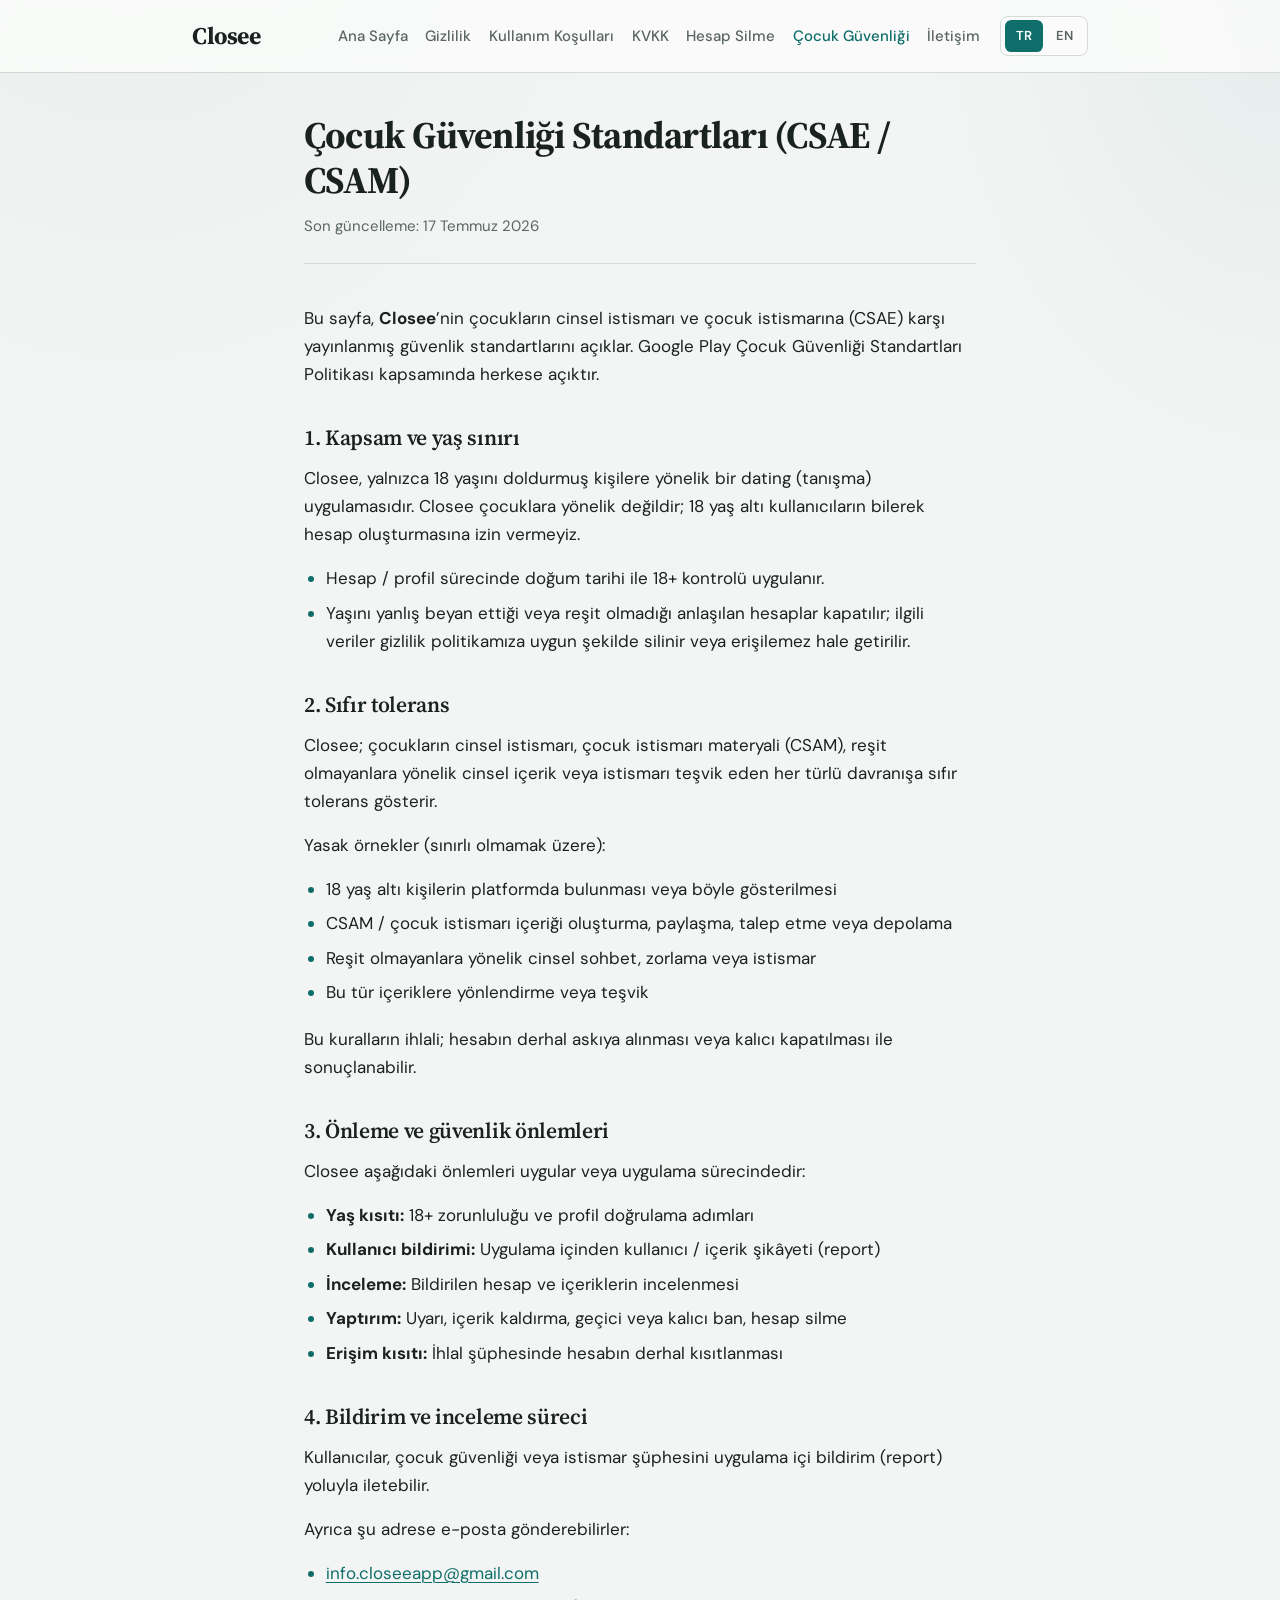
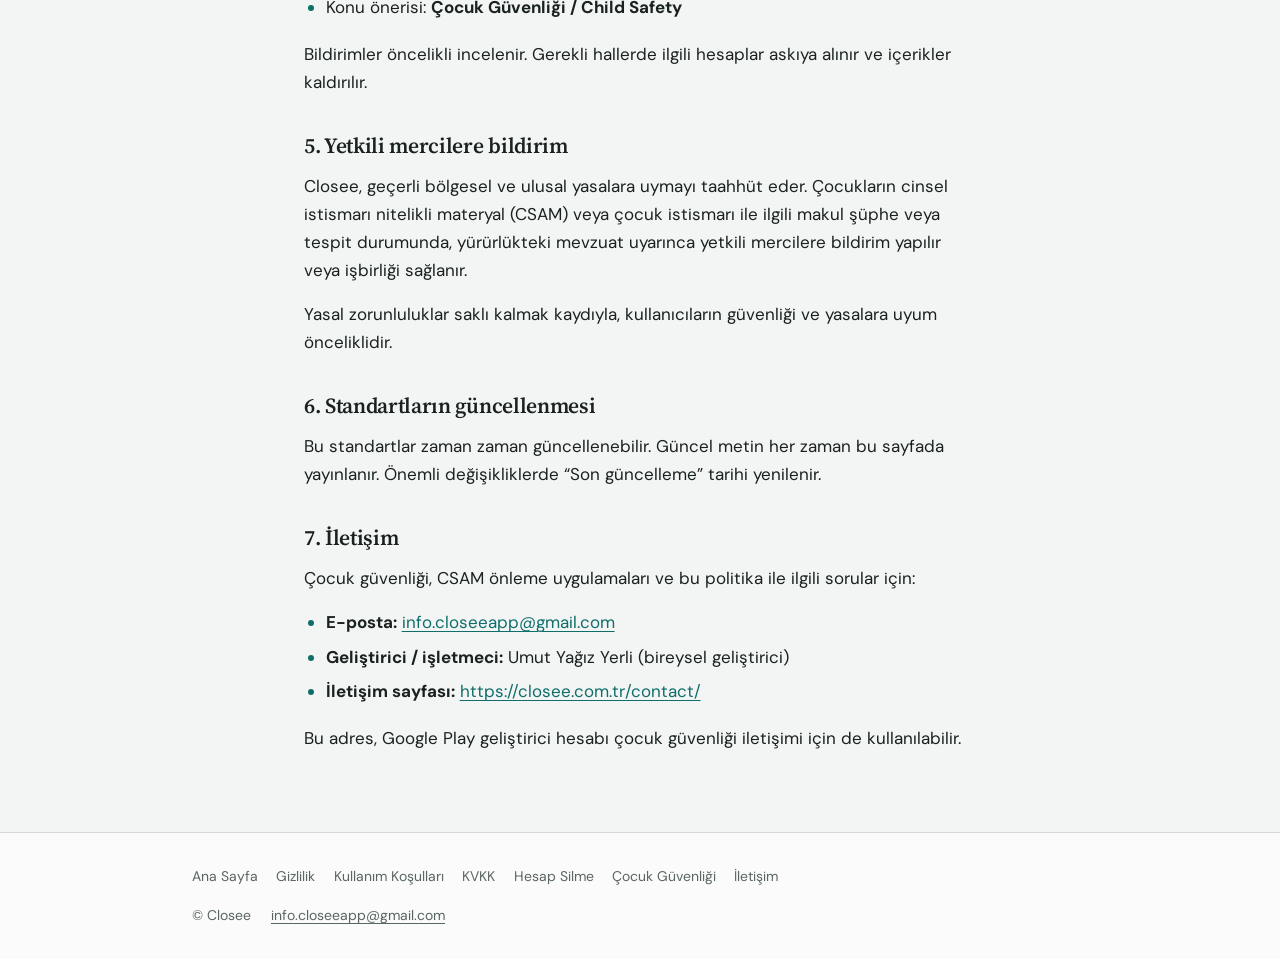
==== child-safety/index.html @ 42056a53 "Add child safety standards pages (TR/EN)" ====
<!DOCTYPE html>
<html lang="tr">
  <head>
    <meta charset="utf-8" />
    <meta name="viewport" content="width=device-width, initial-scale=1" />
    <title>Çocuk Güvenliği Standartları (CSAE / CSAM) — Closee</title>
    <meta
      name="description"
      content="Closee çocuk güvenliği standartları: CSAE / CSAM sıfır tolerans, önleme önlemleri, bildirim ve yetkili mercilere raporlama."
    />
    <link rel="alternate" hreflang="tr" href="https://closee.com.tr/child-safety/" />
    <link rel="alternate" hreflang="en" href="https://closee.com.tr/en/child-safety/" />
    <link rel="alternate" hreflang="x-default" href="https://closee.com.tr/child-safety/" />
    <link rel="icon" href="/assets/favicon.png" type="image/png" sizes="32x32" />
    <link rel="apple-touch-icon" href="/assets/apple-touch-icon.png" />
    <link rel="stylesheet" href="/assets/styles.css" />
  </head>
  <body>
    <header class="site-header">
      <div class="site-header__inner">
        <a class="brand" href="/">Closee</a>
        <div class="site-header__end">
          <nav class="nav" aria-label="Main">
            <a href="/">Ana Sayfa</a>
            <a href="/privacy/">Gizlilik</a>
            <a href="/terms/">Kullanım Koşulları</a>
            <a href="/kvkk/">KVKK</a>
            <a href="/delete-account/">Hesap Silme</a>
            <a href="/child-safety/" aria-current="page">Çocuk Güvenliği</a>
            <a href="/contact/">İletişim</a>
          </nav>
          <div class="lang-switch" role="group" aria-label="Language">
            <a class="lang-switch__btn is-active" href="/child-safety/" hreflang="tr" aria-current="true">TR</a>
            <a class="lang-switch__btn" href="/en/child-safety/" hreflang="en">EN</a>
          </div>
        </div>
      </div>
    </header>

    <main>
      <article class="page page--narrow">
        <header class="legal-header">
          <h1>Çocuk Güvenliği Standartları (CSAE / CSAM)</h1>
          <p class="updated">Son güncelleme: 17 Temmuz 2026</p>
        </header>

        <div class="legal-body">
          <p>
            Bu sayfa, <strong>Closee</strong>’nin çocukların cinsel istismarı ve
            çocuk istismarına (CSAE) karşı yayınlanmış güvenlik standartlarını
            açıklar. Google Play Çocuk Güvenliği Standartları Politikası
            kapsamında herkese açıktır.
          </p>

          <h2>1. Kapsam ve yaş sınırı</h2>
          <p>
            Closee, yalnızca 18 yaşını doldurmuş kişilere yönelik bir dating
            (tanışma) uygulamasıdır. Closee çocuklara yönelik değildir; 18 yaş
            altı kullanıcıların bilerek hesap oluşturmasına izin vermeyiz.
          </p>
          <ul>
            <li>
              Hesap / profil sürecinde doğum tarihi ile 18+ kontrolü uygulanır.
            </li>
            <li>
              Yaşını yanlış beyan ettiği veya reşit olmadığı anlaşılan hesaplar
              kapatılır; ilgili veriler gizlilik politikamıza uygun şekilde
              silinir veya erişilemez hale getirilir.
            </li>
          </ul>

          <h2>2. Sıfır tolerans</h2>
          <p>
            Closee; çocukların cinsel istismarı, çocuk istismarı materyali
            (CSAM), reşit olmayanlara yönelik cinsel içerik veya istismarı
            teşvik eden her türlü davranışa sıfır tolerans gösterir.
          </p>
          <p>Yasak örnekler (sınırlı olmamak üzere):</p>
          <ul>
            <li>
              18 yaş altı kişilerin platformda bulunması veya böyle gösterilmesi
            </li>
            <li>
              CSAM / çocuk istismarı içeriği oluşturma, paylaşma, talep etme veya
              depolama
            </li>
            <li>
              Reşit olmayanlara yönelik cinsel sohbet, zorlama veya istismar
            </li>
            <li>Bu tür içeriklere yönlendirme veya teşvik</li>
          </ul>
          <p>
            Bu kuralların ihlali; hesabın derhal askıya alınması veya kalıcı
            kapatılması ile sonuçlanabilir.
          </p>

          <h2>3. Önleme ve güvenlik önlemleri</h2>
          <p>
            Closee aşağıdaki önlemleri uygular veya uygulama sürecindedir:
          </p>
          <ul>
            <li>
              <strong>Yaş kısıtı:</strong> 18+ zorunluluğu ve profil doğrulama
              adımları
            </li>
            <li>
              <strong>Kullanıcı bildirimi:</strong> Uygulama içinden kullanıcı /
              içerik şikâyeti (report)
            </li>
            <li>
              <strong>İnceleme:</strong> Bildirilen hesap ve içeriklerin
              incelenmesi
            </li>
            <li>
              <strong>Yaptırım:</strong> Uyarı, içerik kaldırma, geçici veya
              kalıcı ban, hesap silme
            </li>
            <li>
              <strong>Erişim kısıtı:</strong> İhlal şüphesinde hesabın derhal
              kısıtlanması
            </li>
          </ul>

          <h2>4. Bildirim ve inceleme süreci</h2>
          <p>
            Kullanıcılar, çocuk güvenliği veya istismar şüphesini uygulama içi
            bildirim (report) yoluyla iletebilir.
          </p>
          <p>Ayrıca şu adrese e-posta gönderebilirler:</p>
          <ul>
            <li>
              <a
                href="mailto:info.closeeapp@gmail.com?subject=%C3%87ocuk%20G%C3%BCvenli%C4%9Fi%20/%20Child%20Safety"
                >info.closeeapp@gmail.com</a
              >
            </li>
            <li>
              Konu önerisi: <strong>Çocuk Güvenliği / Child Safety</strong>
            </li>
          </ul>
          <p>
            Bildirimler öncelikli incelenir. Gerekli hallerde ilgili hesaplar
            askıya alınır ve içerikler kaldırılır.
          </p>

          <h2>5. Yetkili mercilere bildirim</h2>
          <p>
            Closee, geçerli bölgesel ve ulusal yasalara uymayı taahhüt eder.
            Çocukların cinsel istismarı nitelikli materyal (CSAM) veya çocuk
            istismarı ile ilgili makul şüphe veya tespit durumunda,
            yürürlükteki mevzuat uyarınca yetkili mercilere bildirim yapılır
            veya işbirliği sağlanır.
          </p>
          <p>
            Yasal zorunluluklar saklı kalmak kaydıyla, kullanıcıların güvenliği
            ve yasalara uyum önceliklidir.
          </p>

          <h2>6. Standartların güncellenmesi</h2>
          <p>
            Bu standartlar zaman zaman güncellenebilir. Güncel metin her zaman
            bu sayfada yayınlanır. Önemli değişikliklerde “Son güncelleme”
            tarihi yenilenir.
          </p>

          <h2>7. İletişim</h2>
          <p>
            Çocuk güvenliği, CSAM önleme uygulamaları ve bu politika ile ilgili
            sorular için:
          </p>
          <ul>
            <li>
              <strong>E-posta:</strong>
              <a href="mailto:info.closeeapp@gmail.com"
                >info.closeeapp@gmail.com</a
              >
            </li>
            <li>
              <strong>Geliştirici / işletmeci:</strong> Umut Yağız Yerli
              (bireysel geliştirici)
            </li>
            <li>
              <strong>İletişim sayfası:</strong>
              <a href="/contact/">https://closee.com.tr/contact/</a>
            </li>
          </ul>
          <p>
            Bu adres, Google Play geliştirici hesabı çocuk güvenliği iletişimi
            için de kullanılabilir.
          </p>
        </div>
      </article>
    </main>

    <footer class="site-footer">
      <div class="site-footer__inner">
        <nav class="site-footer__nav" aria-label="Footer">
          <a href="/">Ana Sayfa</a>
          <a href="/privacy/">Gizlilik</a>
          <a href="/terms/">Kullanım Koşulları</a>
          <a href="/kvkk/">KVKK</a>
          <a href="/delete-account/">Hesap Silme</a>
          <a href="/child-safety/">Çocuk Güvenliği</a>
          <a href="/contact/">İletişim</a>
        </nav>
        <div class="site-footer__meta">
          <span>© Closee</span>
          <a href="mailto:info.closeeapp@gmail.com">info.closeeapp@gmail.com</a>
        </div>
      </div>
    </footer>
  </body>
</html>
---- assets/styles.css ----
@import url("https://fonts.googleapis.com/css2?family=DM+Sans:ital,opsz,wght@0,9..40,400;0,9..40,500;0,9..40,600;0,9..40,700;1,9..40,400&family=Source+Serif+4:opsz,wght@8..60,600;8..60,700&display=swap");

:root {
  --bg: #f3f5f4;
  --bg-soft: #e8ecea;
  --surface: #fafbfa;
  --text: #1a2220;
  --text-muted: #5a6662;
  --border: #d4dbd7;
  --accent: #0f6e6a;
  --accent-hover: #0b5754;
  --accent-soft: rgba(15, 110, 106, 0.1);
  --max: 42rem;
  --max-wide: 56rem;
  --radius: 0.5rem;
  --font-sans: "DM Sans", system-ui, sans-serif;
  --font-display: "Source Serif 4", Georgia, serif;
}

*,
*::before,
*::after {
  box-sizing: border-box;
}

html {
  scroll-behavior: smooth;
}

body {
  margin: 0;
  min-height: 100vh;
  display: flex;
  flex-direction: column;
  font-family: var(--font-sans);
  font-size: 1.0625rem;
  line-height: 1.65;
  color: var(--text);
  background:
    radial-gradient(ellipse 80% 50% at 10% -10%, var(--bg-soft), transparent 55%),
    radial-gradient(ellipse 60% 40% at 100% 0%, rgba(15, 110, 106, 0.06), transparent 50%),
    var(--bg);
}

a {
  color: var(--accent);
  text-decoration-thickness: 1px;
  text-underline-offset: 0.18em;
}

a:hover {
  color: var(--accent-hover);
}

img {
  max-width: 100%;
  height: auto;
}

.site-header {
  border-bottom: 1px solid var(--border);
  background: color-mix(in srgb, var(--surface) 88%, transparent);
  backdrop-filter: blur(10px);
  position: sticky;
  top: 0;
  z-index: 20;
}

.site-header__inner,
.site-footer__inner,
.page {
  width: min(100% - 2rem, var(--max-wide));
  margin-inline: auto;
}

.site-header__inner {
  display: flex;
  flex-wrap: wrap;
  align-items: center;
  justify-content: space-between;
  gap: 0.75rem 1.5rem;
  padding: 1rem 0;
}

.site-header__end {
  display: flex;
  flex-wrap: wrap;
  align-items: center;
  gap: 0.75rem 1.25rem;
}

.lang-switch {
  display: inline-flex;
  align-items: center;
  gap: 0.15rem;
  padding: 0.2rem;
  border: 1px solid var(--border);
  border-radius: var(--radius);
  background: var(--surface);
}

.lang-switch__btn {
  appearance: none;
  border: 0;
  margin: 0;
  display: inline-flex;
  align-items: center;
  justify-content: center;
  min-width: 2.4rem;
  min-height: 2rem;
  padding: 0.25rem 0.55rem;
  border-radius: calc(var(--radius) - 0.1rem);
  background: transparent;
  color: var(--text-muted);
  font-family: inherit;
  font-size: 0.8125rem;
  font-weight: 600;
  letter-spacing: 0.02em;
  cursor: pointer;
  text-decoration: none;
}

.lang-switch__btn:hover {
  color: var(--accent);
}

.lang-switch__btn.is-active {
  background: var(--accent);
  color: #fff;
}

.lang-switch__btn.is-active:hover {
  color: #fff;
}

.brand {
  font-family: var(--font-display);
  font-size: 1.5rem;
  font-weight: 700;
  letter-spacing: -0.02em;
  color: var(--text);
  text-decoration: none;
}

.brand:hover {
  color: var(--accent);
}

.nav {
  display: flex;
  flex-wrap: wrap;
  gap: 0.35rem 1.1rem;
}

.nav a {
  color: var(--text-muted);
  text-decoration: none;
  font-size: 0.9375rem;
  font-weight: 500;
  padding: 0.35rem 0;
}

.nav a:hover,
.nav a[aria-current="page"] {
  color: var(--accent);
}

main {
  flex: 1;
  padding: 2.5rem 0 4rem;
}

.page--narrow {
  width: min(100% - 2rem, var(--max));
}

.page--home {
  padding-top: 2rem;
}

.hero {
  max-width: 32rem;
  padding: 2rem 0 1rem;
}

.hero__brand {
  font-family: var(--font-display);
  font-size: clamp(2.75rem, 8vw, 4rem);
  font-weight: 700;
  letter-spacing: -0.03em;
  line-height: 1.05;
  margin: 0 0 1rem;
  color: var(--text);
}

.hero__lead {
  margin: 0 0 2rem;
  font-size: 1.2rem;
  color: var(--text-muted);
  max-width: 28rem;
}

.hero__actions {
  display: flex;
  flex-wrap: wrap;
  gap: 0.75rem;
  margin-bottom: 2.5rem;
}

.btn {
  display: inline-flex;
  align-items: center;
  justify-content: center;
  min-height: 2.75rem;
  padding: 0.65rem 1.15rem;
  border-radius: var(--radius);
  font-family: inherit;
  font-size: 0.9375rem;
  font-weight: 600;
  text-decoration: none;
  border: 1px solid transparent;
  transition: background 0.15s ease, color 0.15s ease, border-color 0.15s ease;
}

.btn--primary {
  background: var(--accent);
  color: #fff;
}

.btn--primary:hover {
  background: var(--accent-hover);
  color: #fff;
}

.btn--ghost {
  background: transparent;
  color: var(--text);
  border-color: var(--border);
}

.btn--ghost:hover {
  border-color: var(--accent);
  color: var(--accent);
  background: var(--accent-soft);
}

.store-links {
  display: flex;
  flex-wrap: wrap;
  gap: 1rem 1.5rem;
  padding-top: 0.5rem;
  border-top: 1px solid var(--border);
}

.store-links a {
  font-size: 0.9375rem;
  font-weight: 500;
  color: var(--text-muted);
  text-decoration: none;
}

.store-links a:hover {
  color: var(--accent);
}

.legal-header {
  margin-bottom: 2.5rem;
  padding-bottom: 1.5rem;
  border-bottom: 1px solid var(--border);
}

.legal-header h1 {
  font-family: var(--font-display);
  font-size: clamp(1.85rem, 4vw, 2.35rem);
  font-weight: 700;
  letter-spacing: -0.02em;
  line-height: 1.2;
  margin: 0 0 0.65rem;
}

.updated {
  margin: 0;
  font-size: 0.9375rem;
  color: var(--text-muted);
}

.legal-body h2 {
  font-family: var(--font-display);
  font-size: 1.35rem;
  font-weight: 600;
  letter-spacing: -0.015em;
  line-height: 1.3;
  margin: 2.25rem 0 0.75rem;
  color: var(--text);
}

.legal-body h2:first-child {
  margin-top: 0;
}

.legal-body p,
.legal-body li {
  color: var(--text);
}

.legal-body p {
  margin: 0 0 1rem;
}

.legal-body ul,
.legal-body ol {
  margin: 0 0 1.15rem;
  padding-left: 1.35rem;
}

.legal-body li {
  margin-bottom: 0.4rem;
}

.legal-body li::marker {
  color: var(--accent);
}

.note {
  margin: 1.5rem 0 0;
  padding: 1rem 1.15rem;
  background: var(--accent-soft);
  border-left: 3px solid var(--accent);
  border-radius: 0 var(--radius) var(--radius) 0;
  font-size: 0.9375rem;
  color: var(--text-muted);
}

.contact-list {
  list-style: none;
  margin: 0;
  padding: 0;
}

.contact-list li {
  margin-bottom: 1.5rem;
  padding-bottom: 1.5rem;
  border-bottom: 1px solid var(--border);
}

.contact-list li:last-child {
  border-bottom: none;
  margin-bottom: 0;
  padding-bottom: 0;
}

.contact-list strong {
  display: block;
  margin-bottom: 0.35rem;
  font-size: 1rem;
}

.site-footer {
  border-top: 1px solid var(--border);
  background: var(--surface);
  padding: 2rem 0;
  margin-top: auto;
}

.site-footer__inner {
  display: flex;
  flex-direction: column;
  gap: 1rem;
}

.site-footer__nav {
  display: flex;
  flex-wrap: wrap;
  gap: 0.5rem 1.15rem;
}

.site-footer__nav a {
  color: var(--text-muted);
  text-decoration: none;
  font-size: 0.875rem;
}

.site-footer__nav a:hover {
  color: var(--accent);
}

.site-footer__meta {
  display: flex;
  flex-wrap: wrap;
  gap: 0.35rem 1.25rem;
  font-size: 0.875rem;
  color: var(--text-muted);
}

.site-footer__meta a {
  color: var(--text-muted);
}

.site-footer__meta a:hover {
  color: var(--accent);
}

@media (max-width: 640px) {
  .site-header__inner {
    flex-direction: column;
    align-items: flex-start;
  }

  .nav {
    gap: 0.25rem 0.9rem;
  }

  main {
    padding: 1.75rem 0 3rem;
  }

  .hero {
    padding-top: 0.5rem;
  }
}
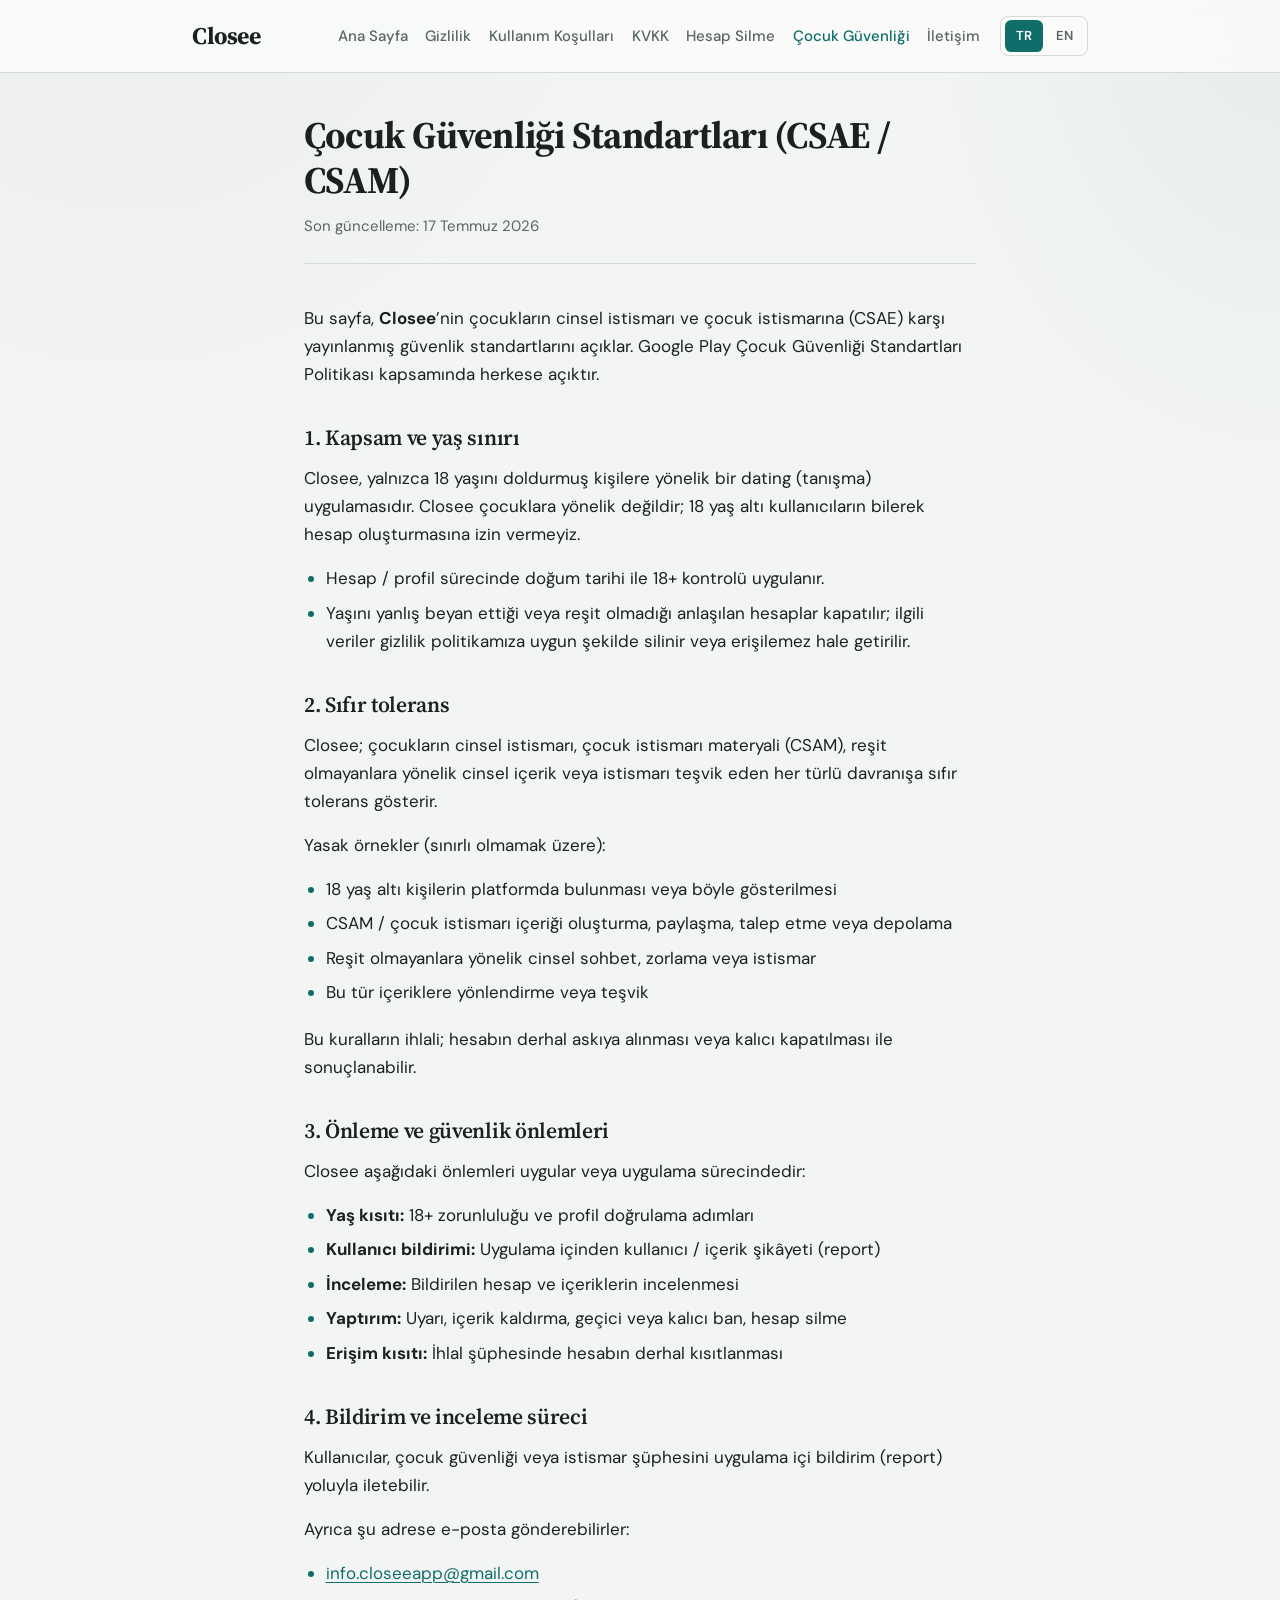
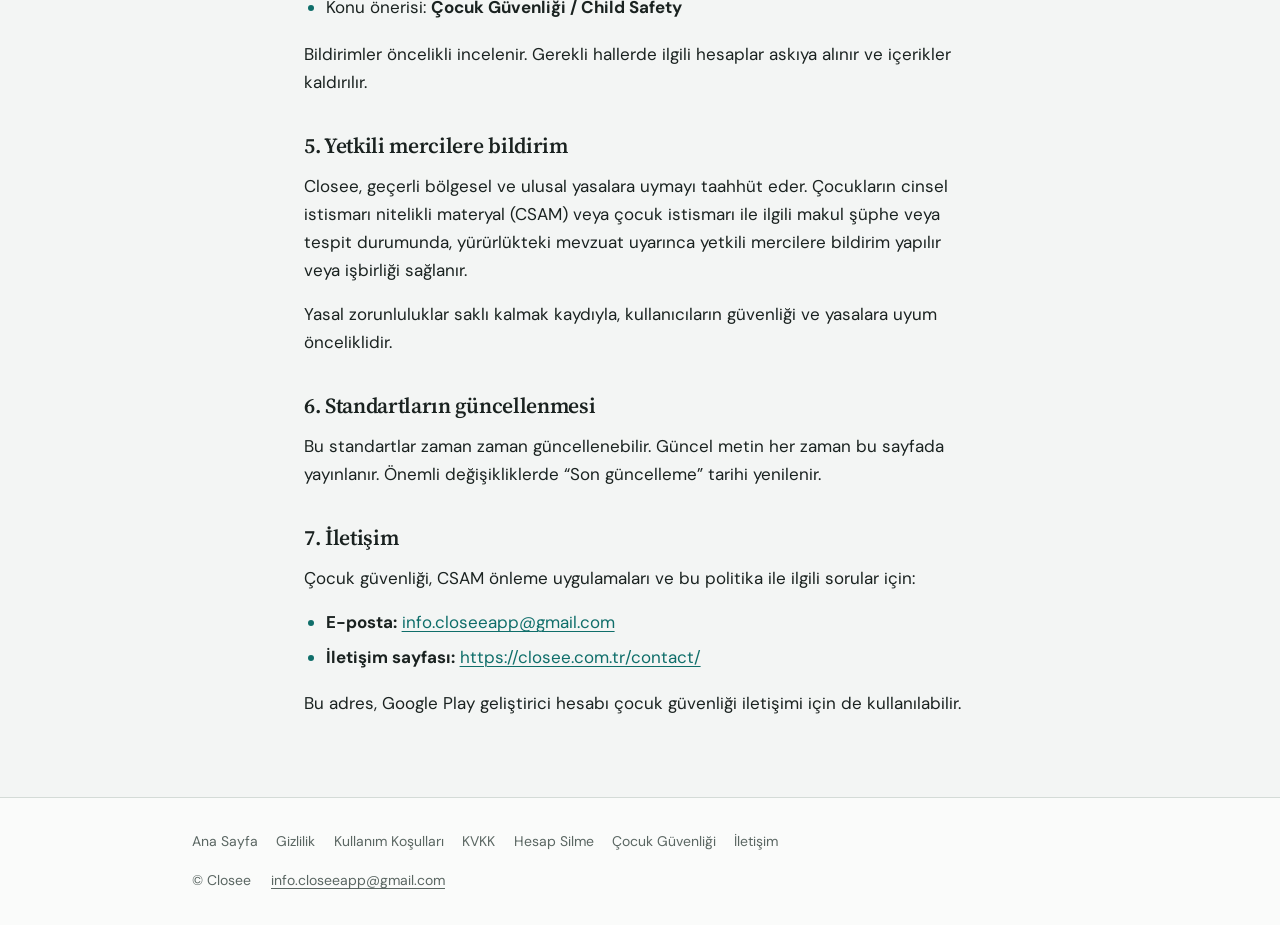
==== commit e9c7d180: "Text Updates" ====
--- a/child-safety/index.html
+++ b/child-safety/index.html
@@ -176,10 +176,6 @@
               >
             </li>
             <li>
-              <strong>Geliştirici / işletmeci:</strong> Umut Yağız Yerli
-              (bireysel geliştirici)
-            </li>
-            <li>
               <strong>İletişim sayfası:</strong>
               <a href="/contact/">https://closee.com.tr/contact/</a>
             </li>
